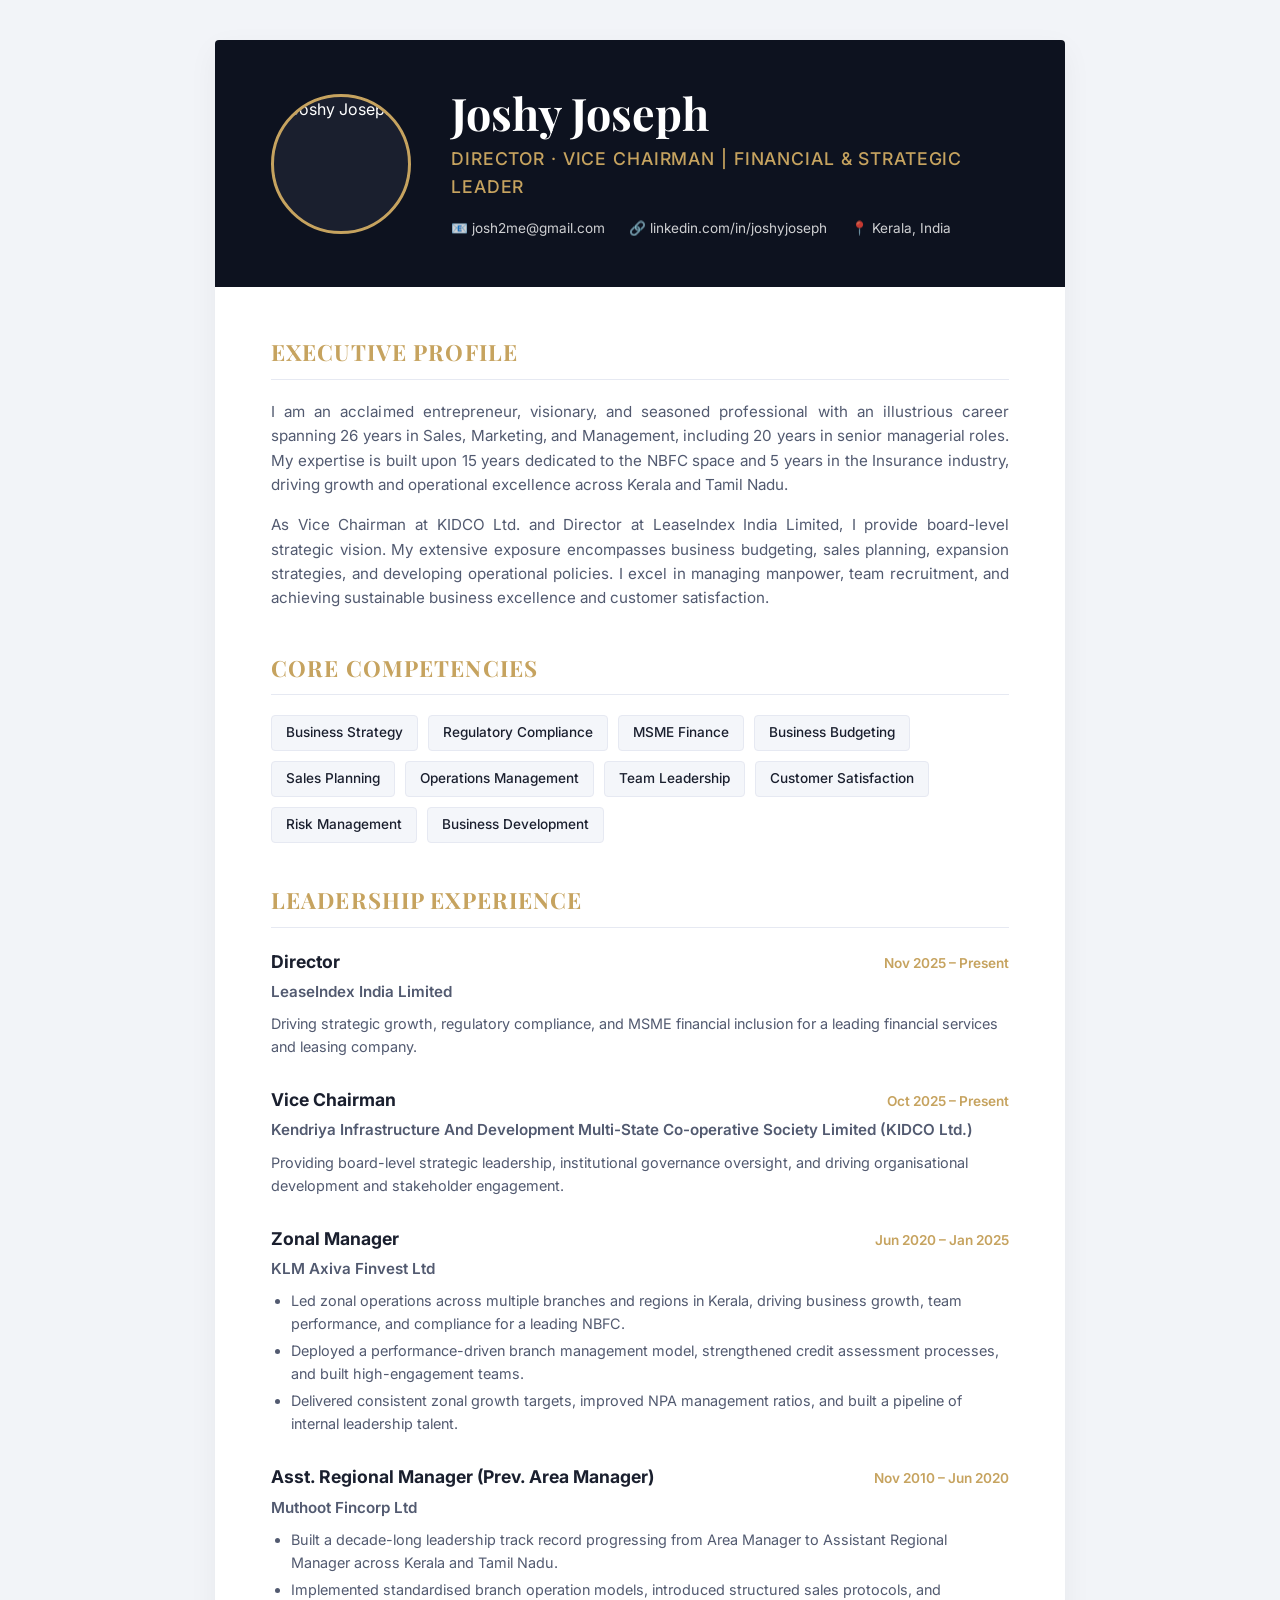
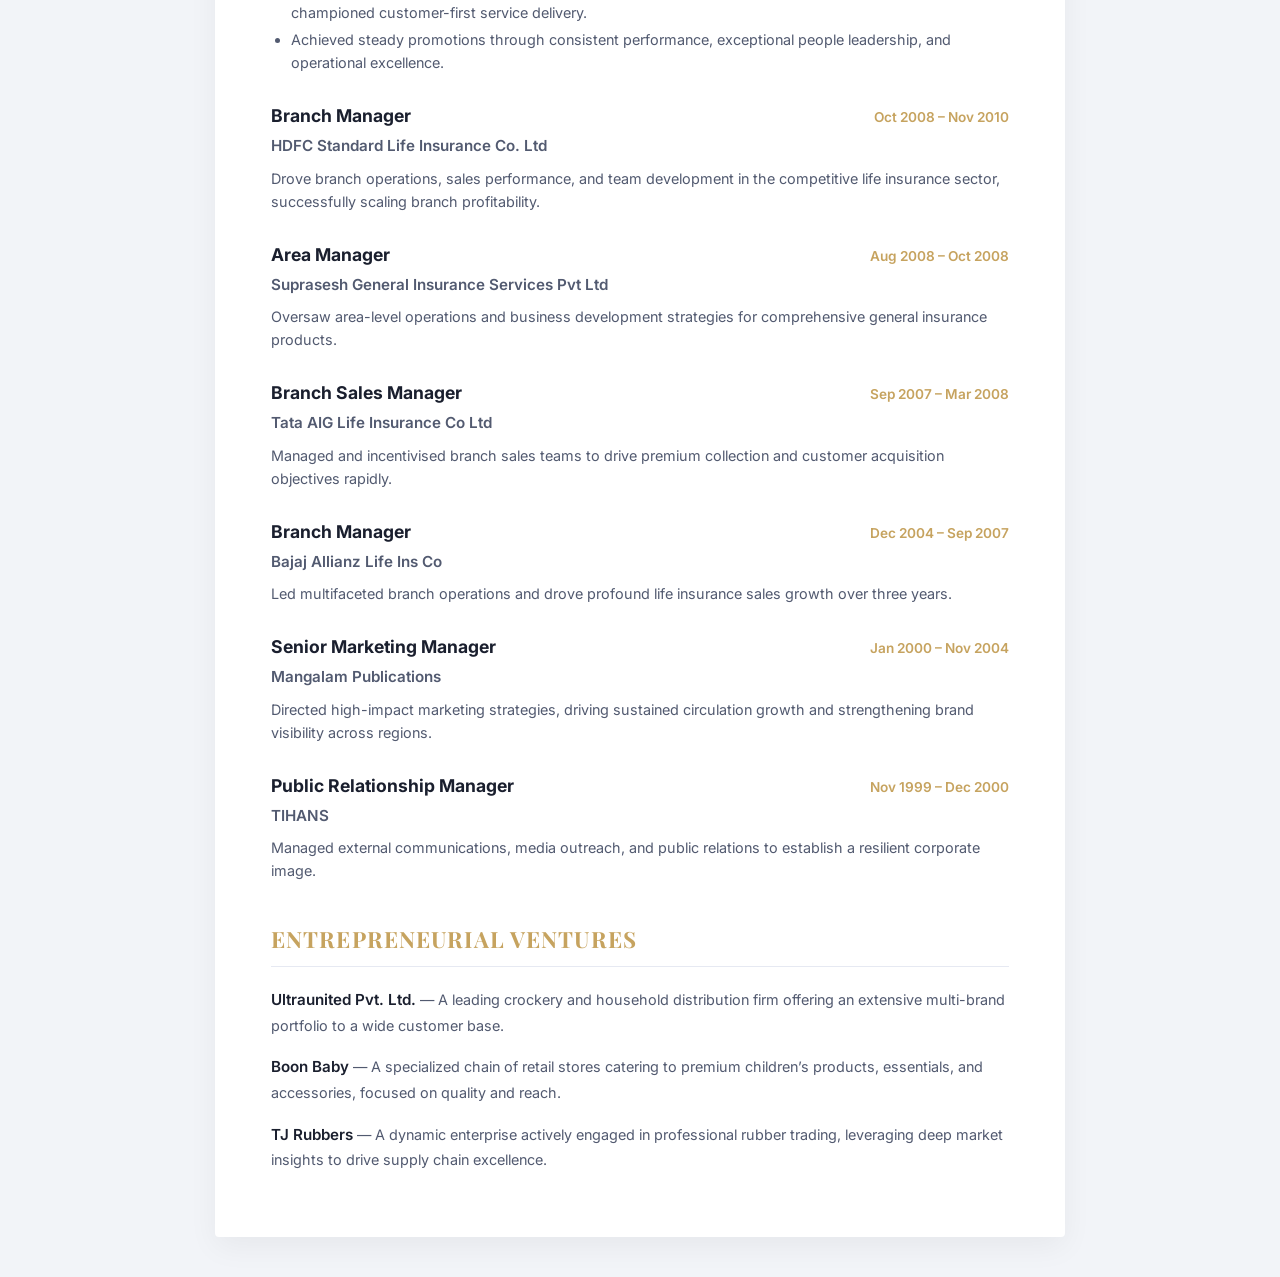
==== resume.html @ 5195ec31 "Create dedicated professional resume page" ====
<!DOCTYPE html>
<html lang="en">

<head>
    <meta charset="UTF-8">
    <meta name="viewport" content="width=device-width, initial-scale=1.0">
    <title>Joshy Joseph - Executive Resume</title>
    <!-- Google Fonts: Inter and Playfair Display -->
    <link rel="preconnect" href="https://fonts.googleapis.com">
    <link rel="preconnect" href="https://fonts.gstatic.com" crossorigin>
    <link
        href="https://fonts.googleapis.com/css2?family=Inter:wght@300;400;500;600;700&family=Playfair+Display:ital,wght@0,600;0,700;1,600&display=swap"
        rel="stylesheet">
    <style>
        :root {
            --clr-text: #1a1f2e;
            --clr-text-light: #525a70;
            --clr-gold: #c6a35f;
            --clr-bg: #fdfdfd;
            --clr-surface: #ffffff;
            --clr-border: #e6e9f2;
            --font-sans: 'Inter', system-ui, -apple-system, sans-serif;
            --font-serif: 'Playfair Display', serif;
        }

        * {
            box-sizing: border-box;
            margin: 0;
            padding: 0;
        }

        body {
            background-color: #f2f4f8;
            color: var(--clr-text);
            font-family: var(--font-sans);
            line-height: 1.6;
            -webkit-font-smoothing: antialiased;
        }

        /* Resume Container (A4 Proportions) */
        .resume-wrapper {
            max-width: 850px;
            margin: 40px auto;
            background: var(--clr-surface);
            box-shadow: 0 10px 30px rgba(0, 0, 0, 0.05);
            border-radius: 4px;
            overflow: hidden;
        }

        /* Header Section */
        .header {
            display: flex;
            align-items: center;
            padding: 48px 56px;
            background: #0d121f;
            /* Dark background for header */
            color: #ffffff;
        }

        .photo-wrap {
            flex-shrink: 0;
            width: 140px;
            height: 140px;
            border-radius: 50%;
            border: 3px solid var(--clr-gold);
            overflow: hidden;
            margin-right: 40px;
            background: #1a1f2e;
        }

        .photo-wrap img {
            width: 100%;
            height: 100%;
            object-fit: cover;
            object-position: top;
        }

        .header-content {
            flex-grow: 1;
        }

        .name {
            font-family: var(--font-serif);
            font-size: 2.8rem;
            font-weight: 700;
            line-height: 1.1;
            margin-bottom: 8px;
        }

        .title {
            font-size: 1.1rem;
            font-weight: 500;
            color: var(--clr-gold);
            margin-bottom: 16px;
            letter-spacing: 0.05em;
            text-transform: uppercase;
        }

        .contact-info {
            display: flex;
            flex-wrap: wrap;
            gap: 16px 24px;
            font-size: 0.85rem;
            color: rgba(255, 255, 255, 0.8);
        }

        .contact-info span {
            display: inline-flex;
            align-items: center;
            gap: 6px;
        }

        /* Body Layout */
        .body {
            padding: 48px 56px;
            display: grid;
            grid-template-columns: 1fr;
            gap: 40px;
        }

        .section-title {
            font-family: var(--font-serif);
            font-size: 1.4rem;
            font-weight: 700;
            color: var(--clr-gold);
            border-bottom: 1px solid var(--clr-border);
            padding-bottom: 8px;
            margin-bottom: 20px;
            text-transform: uppercase;
            letter-spacing: 0.05em;
        }

        /* Executive Profile */
        .profile-text {
            font-size: 0.95rem;
            color: var(--clr-text-light);
            text-align: justify;
            margin-bottom: 16px;
        }

        .profile-text:last-child {
            margin-bottom: 0;
        }

        /* Core Competencies */
        .skills-grid {
            display: flex;
            flex-wrap: wrap;
            gap: 10px;
        }

        .skill-tag {
            background: #f4f6fa;
            color: var(--clr-text);
            padding: 6px 14px;
            border-radius: 4px;
            font-size: 0.85rem;
            font-weight: 500;
            border: 1px solid var(--clr-border);
        }

        /* Experience Details */
        .exp-item {
            margin-bottom: 28px;
        }

        .exp-item:last-child {
            margin-bottom: 0;
        }

        .exp-header {
            display: flex;
            justify-content: space-between;
            align-items: baseline;
            margin-bottom: 4px;
        }

        .exp-role {
            font-size: 1.1rem;
            font-weight: 700;
            color: var(--clr-text);
        }

        .exp-date {
            font-size: 0.85rem;
            font-weight: 600;
            color: var(--clr-gold);
        }

        .exp-org {
            font-size: 0.95rem;
            font-weight: 600;
            color: var(--clr-text-light);
            margin-bottom: 8px;
        }

        .exp-desc {
            font-size: 0.9rem;
            color: var(--clr-text-light);
        }

        .exp-desc ul {
            margin-left: 20px;
            margin-top: 8px;
        }

        .exp-desc li {
            margin-bottom: 4px;
        }

        /* Ventures */
        .venture-item {
            margin-bottom: 16px;
        }

        .venture-item strong {
            color: var(--clr-text);
            font-weight: 600;
            font-size: 0.95rem;
        }

        .venture-desc {
            display: inline;
            font-size: 0.9rem;
            color: var(--clr-text-light);
        }

        /* Print Styles */
        @media print {
            body {
                background: none;
                -webkit-print-color-adjust: exact;
                print-color-adjust: exact;
            }

            .resume-wrapper {
                margin: 0;
                box-shadow: none;
                max-width: 100%;
            }

            .header {
                padding: 32px 40px;
            }

            .body {
                padding: 32px 40px;
            }
        }

        /* Responsive */
        @media (max-width: 768px) {
            .header {
                flex-direction: column;
                text-align: center;
                padding: 32px 24px;
            }

            .photo-wrap {
                margin-right: 0;
                margin-bottom: 20px;
            }

            .contact-info {
                justify-content: center;
            }

            .exp-header {
                flex-direction: column;
                align-items: flex-start;
            }

            .exp-date {
                margin-top: 2px;
                margin-bottom: 4px;
            }
        }
    </style>
</head>

<body>

    <div class="resume-wrapper">
        <!-- Header -->
        <header class="header">
            <div class="photo-wrap">
                <!-- Assuming image.png exists in the same directory as per original HTML -->
                <img src="image.png" alt="Joshy Joseph">
            </div>
            <div class="header-content">
                <h1 class="name">Joshy Joseph</h1>
                <div class="title">Director · Vice Chairman | Financial & Strategic Leader</div>
                <div class="contact-info">
                    <span>📧 josh2me@gmail.com</span>
                    <span>🔗 linkedin.com/in/joshyjoseph</span>
                    <span>📍 Kerala, India</span>
                </div>
            </div>
        </header>

        <!-- Main Content -->
        <main class="body">

            <!-- Profile -->
            <section>
                <h2 class="section-title">Executive Profile</h2>
                <p class="profile-text">
                    I am an acclaimed entrepreneur, visionary, and seasoned professional with an illustrious career
                    spanning 26 years in Sales, Marketing, and Management, including 20 years in senior managerial
                    roles. My expertise is built upon 15 years dedicated to the NBFC space and 5 years in the Insurance
                    industry, driving growth and operational excellence across Kerala and Tamil Nadu.
                </p>
                <p class="profile-text">
                    As Vice Chairman at KIDCO Ltd. and Director at LeaseIndex India Limited, I provide board-level
                    strategic vision. My extensive exposure encompasses business budgeting, sales planning, expansion
                    strategies, and developing operational policies. I excel in managing manpower, team recruitment, and
                    achieving sustainable business excellence and customer satisfaction.
                </p>
            </section>

            <!-- Competencies -->
            <section>
                <h2 class="section-title">Core Competencies</h2>
                <div class="skills-grid">
                    <span class="skill-tag">Business Strategy</span>
                    <span class="skill-tag">Regulatory Compliance</span>
                    <span class="skill-tag">MSME Finance</span>
                    <span class="skill-tag">Business Budgeting</span>
                    <span class="skill-tag">Sales Planning</span>
                    <span class="skill-tag">Operations Management</span>
                    <span class="skill-tag">Team Leadership</span>
                    <span class="skill-tag">Customer Satisfaction</span>
                    <span class="skill-tag">Risk Management</span>
                    <span class="skill-tag">Business Development</span>
                </div>
            </section>

            <!-- Experience -->
            <section>
                <h2 class="section-title">Leadership Experience</h2>

                <div class="exp-item">
                    <div class="exp-header">
                        <h3 class="exp-role">Director</h3>
                        <span class="exp-date">Nov 2025 – Present</span>
                    </div>
                    <div class="exp-org">LeaseIndex India Limited</div>
                    <div class="exp-desc">
                        <p>Driving strategic growth, regulatory compliance, and MSME financial inclusion for a leading
                            financial services and leasing company.</p>
                    </div>
                </div>

                <div class="exp-item">
                    <div class="exp-header">
                        <h3 class="exp-role">Vice Chairman</h3>
                        <span class="exp-date">Oct 2025 – Present</span>
                    </div>
                    <div class="exp-org">Kendriya Infrastructure And Development Multi-State Co-operative Society
                        Limited (KIDCO Ltd.)</div>
                    <div class="exp-desc">
                        <p>Providing board-level strategic leadership, institutional governance oversight, and driving
                            organisational development and stakeholder engagement.</p>
                    </div>
                </div>

                <div class="exp-item">
                    <div class="exp-header">
                        <h3 class="exp-role">Zonal Manager</h3>
                        <span class="exp-date">Jun 2020 – Jan 2025</span>
                    </div>
                    <div class="exp-org">KLM Axiva Finvest Ltd</div>
                    <div class="exp-desc">
                        <ul>
                            <li>Led zonal operations across multiple branches and regions in Kerala, driving business
                                growth, team performance, and compliance for a leading NBFC.</li>
                            <li>Deployed a performance-driven branch management model, strengthened credit assessment
                                processes, and built high-engagement teams.</li>
                            <li>Delivered consistent zonal growth targets, improved NPA management ratios, and built a
                                pipeline of internal leadership talent.</li>
                        </ul>
                    </div>
                </div>

                <div class="exp-item">
                    <div class="exp-header">
                        <h3 class="exp-role">Asst. Regional Manager (Prev. Area Manager)</h3>
                        <span class="exp-date">Nov 2010 – Jun 2020</span>
                    </div>
                    <div class="exp-org">Muthoot Fincorp Ltd</div>
                    <div class="exp-desc">
                        <ul>
                            <li>Built a decade-long leadership track record progressing from Area Manager to Assistant
                                Regional Manager across Kerala and Tamil Nadu.</li>
                            <li>Implemented standardised branch operation models, introduced structured sales protocols,
                                and championed customer-first service delivery.</li>
                            <li>Achieved steady promotions through consistent performance, exceptional people
                                leadership, and operational excellence.</li>
                        </ul>
                    </div>
                </div>

                <div class="exp-item">
                    <div class="exp-header">
                        <h3 class="exp-role">Branch Manager</h3>
                        <span class="exp-date">Oct 2008 – Nov 2010</span>
                    </div>
                    <div class="exp-org">HDFC Standard Life Insurance Co. Ltd</div>
                    <div class="exp-desc">
                        <p>Drove branch operations, sales performance, and team development in the competitive life
                            insurance sector, successfully scaling branch profitability.</p>
                    </div>
                </div>

                <div class="exp-item">
                    <div class="exp-header">
                        <h3 class="exp-role">Area Manager</h3>
                        <span class="exp-date">Aug 2008 – Oct 2008</span>
                    </div>
                    <div class="exp-org">Suprasesh General Insurance Services Pvt Ltd</div>
                    <div class="exp-desc">
                        <p>Oversaw area-level operations and business development strategies for comprehensive general
                            insurance products.</p>
                    </div>
                </div>

                <div class="exp-item">
                    <div class="exp-header">
                        <h3 class="exp-role">Branch Sales Manager</h3>
                        <span class="exp-date">Sep 2007 – Mar 2008</span>
                    </div>
                    <div class="exp-org">Tata AIG Life Insurance Co Ltd</div>
                    <div class="exp-desc">
                        <p>Managed and incentivised branch sales teams to drive premium collection and customer
                            acquisition objectives rapidly.</p>
                    </div>
                </div>

                <div class="exp-item">
                    <div class="exp-header">
                        <h3 class="exp-role">Branch Manager</h3>
                        <span class="exp-date">Dec 2004 – Sep 2007</span>
                    </div>
                    <div class="exp-org">Bajaj Allianz Life Ins Co</div>
                    <div class="exp-desc">
                        <p>Led multifaceted branch operations and drove profound life insurance sales growth over three
                            years.</p>
                    </div>
                </div>

                <div class="exp-item">
                    <div class="exp-header">
                        <h3 class="exp-role">Senior Marketing Manager</h3>
                        <span class="exp-date">Jan 2000 – Nov 2004</span>
                    </div>
                    <div class="exp-org">Mangalam Publications</div>
                    <div class="exp-desc">
                        <p>Directed high-impact marketing strategies, driving sustained circulation growth and
                            strengthening brand visibility across regions.</p>
                    </div>
                </div>

                <div class="exp-item">
                    <div class="exp-header">
                        <h3 class="exp-role">Public Relationship Manager</h3>
                        <span class="exp-date">Nov 1999 – Dec 2000</span>
                    </div>
                    <div class="exp-org">TIHANS</div>
                    <div class="exp-desc">
                        <p>Managed external communications, media outreach, and public relations to establish a
                            resilient corporate image.</p>
                    </div>
                </div>

            </section>

            <!-- Ventures -->
            <section>
                <h2 class="section-title">Entrepreneurial Ventures</h2>

                <div class="venture-item">
                    <strong>Ultraunited Pvt. Ltd.</strong>
                    <div class="venture-desc"> — A leading crockery and household distribution firm offering an
                        extensive multi-brand portfolio to a wide customer base.</div>
                </div>

                <div class="venture-item">
                    <strong>Boon Baby</strong>
                    <div class="venture-desc"> — A specialized chain of retail stores catering to premium children’s
                        products, essentials, and accessories, focused on quality and reach.</div>
                </div>

                <div class="venture-item">
                    <strong>TJ Rubbers</strong>
                    <div class="venture-desc"> — A dynamic enterprise actively engaged in professional rubber trading,
                        leveraging deep market insights to drive supply chain excellence.</div>
                </div>

            </section>

        </main>
    </div>

</body>

</html>
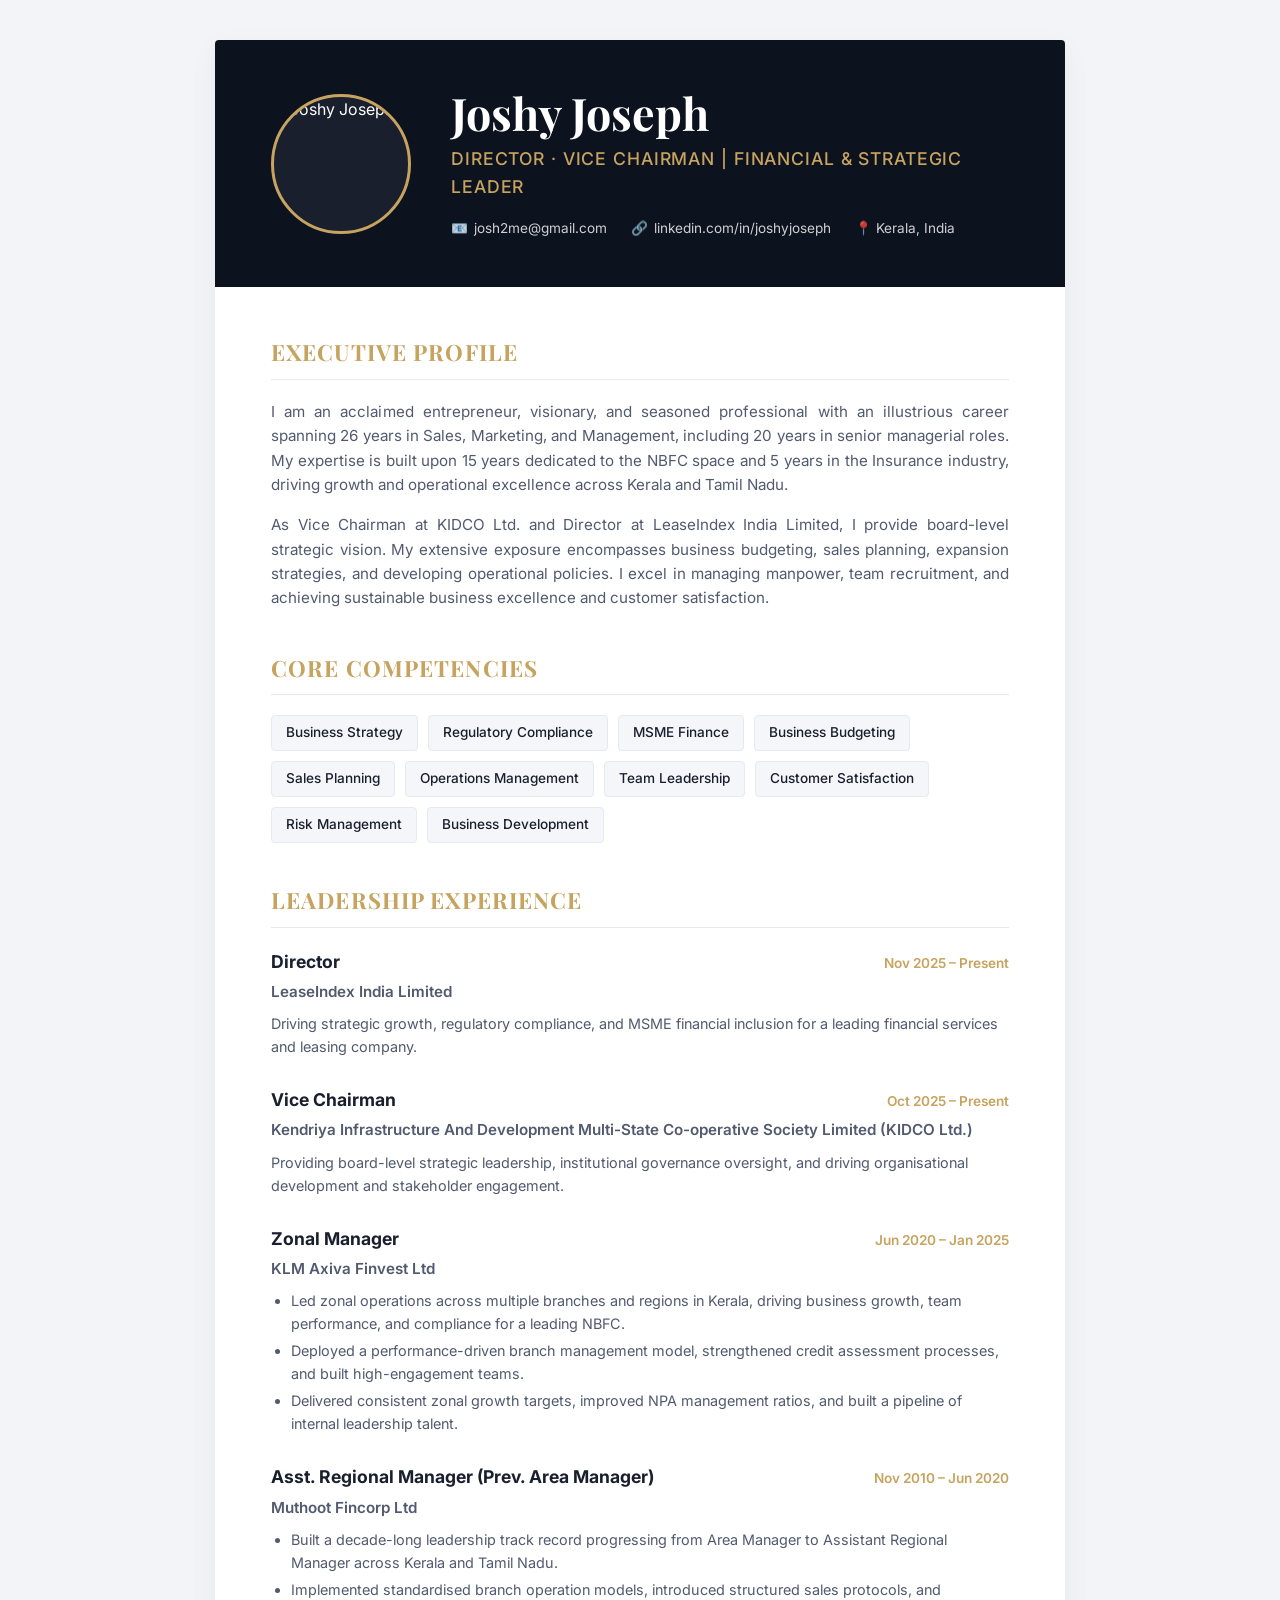
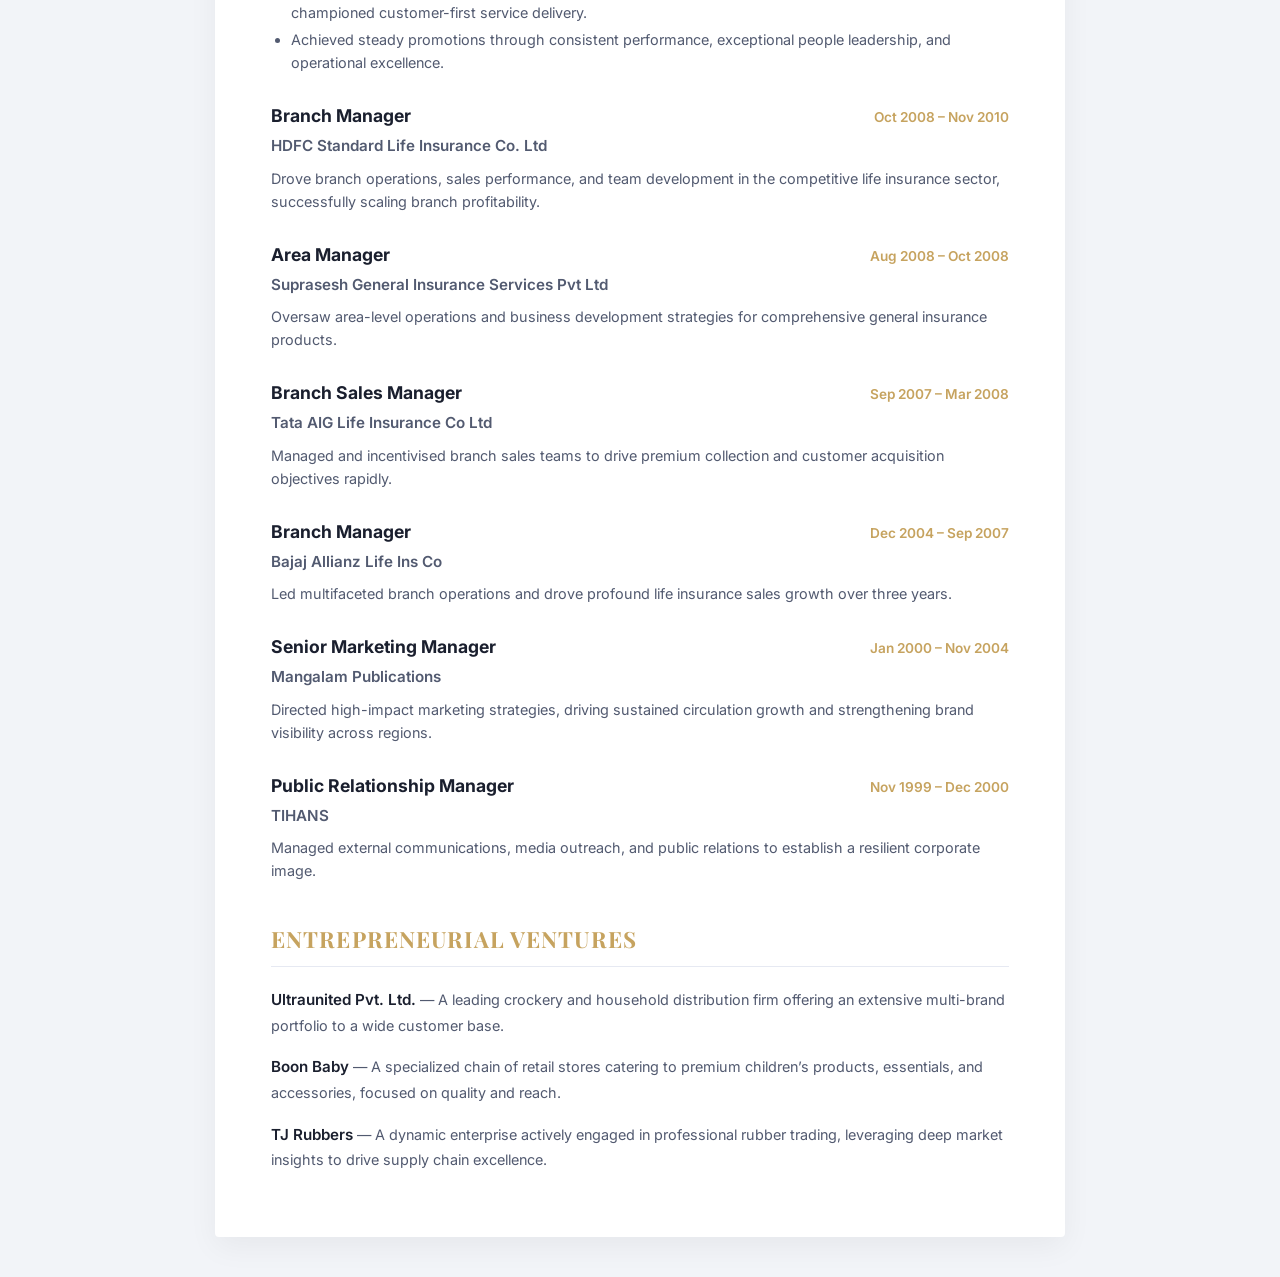
==== commit 50d7c006: "Make links live and clickable in Resume PDF, and ensure header/footer spaces are proper" ====
--- a/resume.html
+++ b/resume.html
@@ -110,6 +110,17 @@
             gap: 6px;
         }
 
+        .contact-info a {
+            color: inherit;
+            text-decoration: none;
+            transition: color 0.2s;
+        }
+
+        .contact-info a:hover {
+            color: var(--clr-gold);
+            text-decoration: underline;
+        }
+
         /* Body Layout */
         .body {
             padding: 48px 56px;
@@ -227,24 +238,33 @@
 
         /* Print Styles */
         @media print {
+            @page {
+                size: A4;
+                margin: 15mm 0;
+                /* Add top and bottom margins directly to the page */
+            }
+
             body {
                 background: none;
                 -webkit-print-color-adjust: exact;
                 print-color-adjust: exact;
+                padding-top: 0;
+                padding-bottom: 0;
             }
 
             .resume-wrapper {
-                margin: 0;
+                margin: 0 auto;
                 box-shadow: none;
                 max-width: 100%;
             }
 
             .header {
-                padding: 32px 40px;
+                padding: 32px 56px;
+                border-radius: 0;
             }
 
             .body {
-                padding: 32px 40px;
+                padding: 32px 56px;
             }
         }
 
@@ -291,8 +311,9 @@
                 <h1 class="name">Joshy Joseph</h1>
                 <div class="title">Director · Vice Chairman | Financial & Strategic Leader</div>
                 <div class="contact-info">
-                    <span>📧 josh2me@gmail.com</span>
-                    <span>🔗 linkedin.com/in/joshyjoseph</span>
+                    <span>📧 <a href="mailto:josh2me@gmail.com">josh2me@gmail.com</a></span>
+                    <span>🔗 <a href="https://linkedin.com/in/joshyjoseph" target="_blank"
+                            rel="noopener noreferrer">linkedin.com/in/joshyjoseph</a></span>
                     <span>📍 Kerala, India</span>
                 </div>
             </div>
